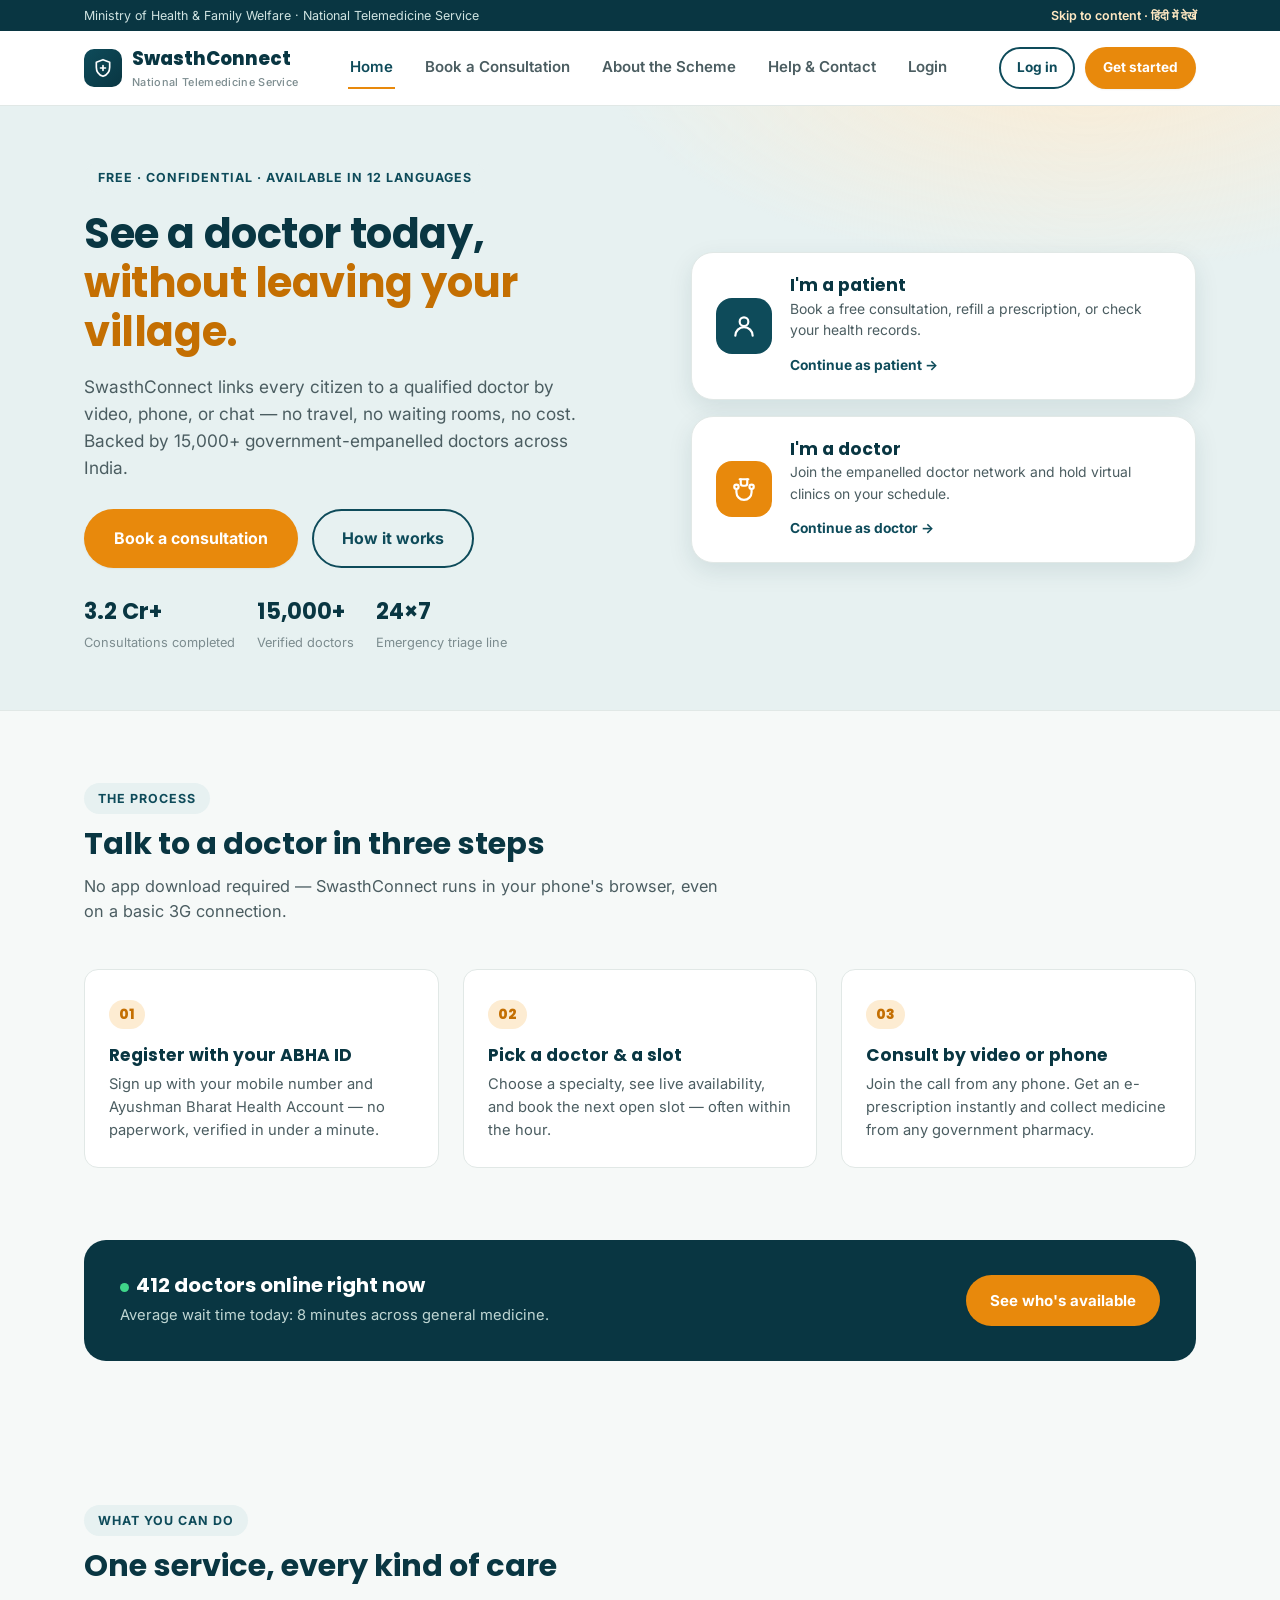
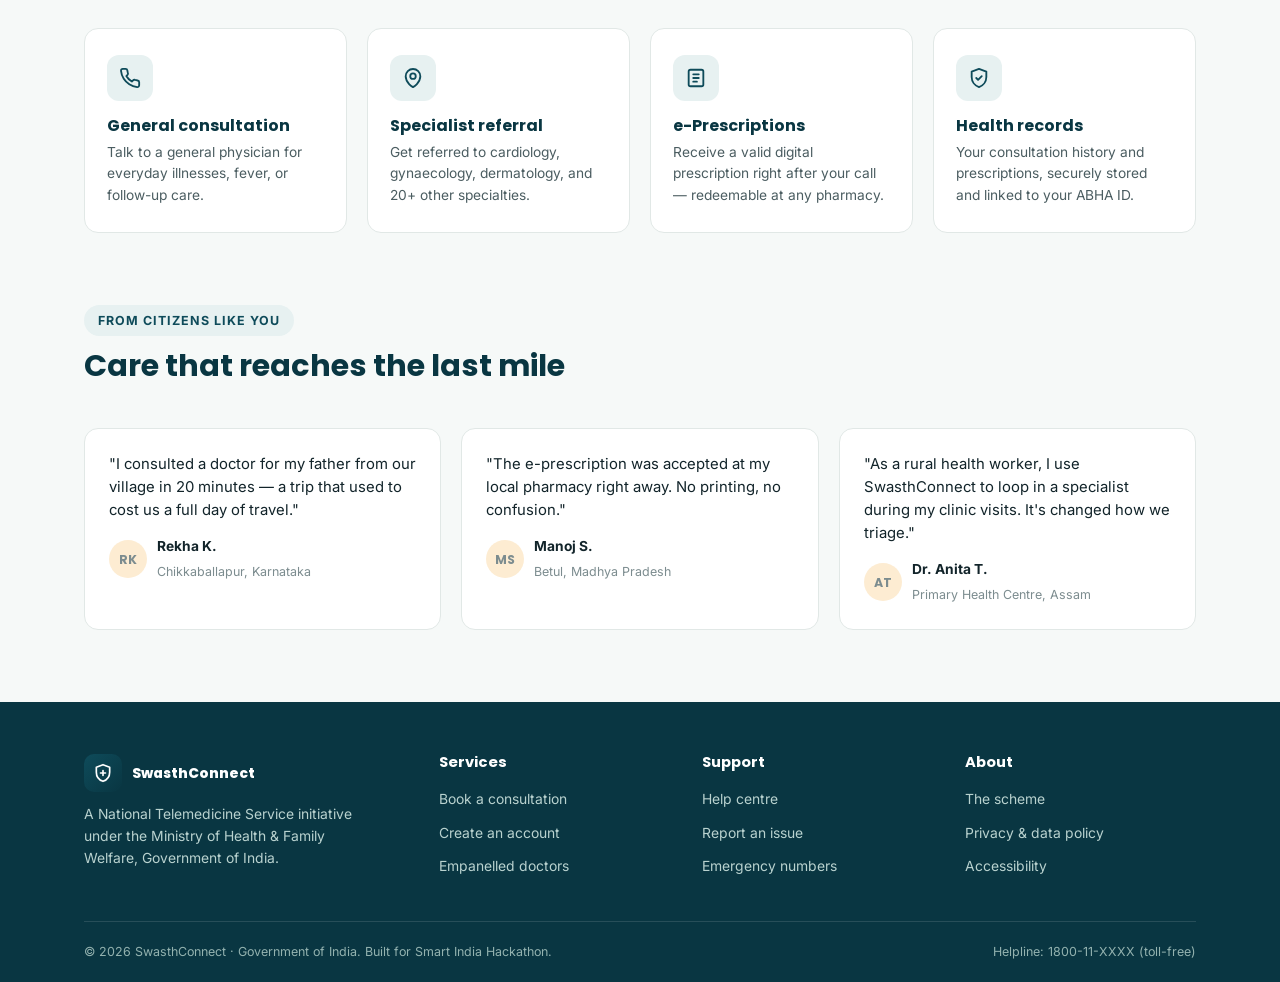
==== index.html @ ab73f7fc "first commit" ====
<!DOCTYPE html>
<html lang="en">
<head>
<meta charset="UTF-8">
<meta name="viewport" content="width=device-width, initial-scale=1.0">
<title>SwasthConnect — Talk to a doctor from anywhere</title>
<meta name="description" content="A government telemedicine service connecting citizens with doctors through free online consultations.">
<link rel="preconnect" href="https://fonts.googleapis.com">
<link href="https://fonts.googleapis.com/css2?family=Poppins:wght@600;700;800&family=Inter:wght@400;500;600;700&display=swap" rel="stylesheet">
<link rel="stylesheet" href="style.css">
</head>
<body>

<div class="gov-strip">
  <div class="container">
    <span>Ministry of Health &amp; Family Welfare · National Telemedicine Service</span>
    <a href="#main">Skip to content · हिंदी में देखें</a>
  </div>
</div>

<header class="site-header">
  <div class="container">
    <a href="index.html" class="brand">
      <span class="brand-mark">
        <svg viewBox="0 0 24 24" fill="none" stroke="currentColor" stroke-width="2" stroke-linecap="round" stroke-linejoin="round"><path d="M12 2 4 5v6c0 5 3.4 9.4 8 11 4.6-1.6 8-6 8-11V5l-8-3Z"/><path d="M9 12h6M12 9v6"/></svg>
      </span>
      <span>SwasthConnect<small>National Telemedicine Service</small></span>
    </a>

    <nav class="main-nav" id="main-nav">
      <a href="index.html" aria-current="page">Home</a>
      <a href="appointment.html">Book a Consultation</a>
      <a href="about.html">About the Scheme</a>
      <a href="contact.html">Help &amp; Contact</a>
      <a href="login.html">Login</a>
    </nav>

    <div class="header-actions">
      <a href="login.html" class="btn btn-outline btn-sm">Log in</a>
      <a href="register.html" class="btn btn-primary btn-sm">Get started</a>
      <button class="nav-toggle" aria-label="Toggle menu" aria-expanded="false">
        <svg viewBox="0 0 24 24" fill="none" stroke="currentColor" stroke-width="2" stroke-linecap="round"><path d="M4 6h16M4 12h16M4 18h16"/></svg>
      </button>
    </div>
  </div>
</header>

<main id="main">

  <!-- HERO -->
  <section class="hero" style="padding:0;">
    <div class="container">
      <div>
        <span class="eyebrow">Free · Confidential · Available in 12 languages</span>
        <h1>See a doctor today, <em>without leaving your village.</em></h1>
        <p class="hero-lead">SwasthConnect links every citizen to a qualified doctor by video, phone, or chat — no travel, no waiting rooms, no cost. Backed by 15,000+ government-empanelled doctors across India.</p>
        <div class="hero-cta-row">
          <a href="appointment.html" class="btn btn-primary btn-lg">Book a consultation</a>
          <a href="about.html" class="btn btn-outline btn-lg">How it works</a>
        </div>
        <div class="hero-trust">
          <div class="stat"><b>3.2 Cr+</b><span>Consultations completed</span></div>
          <div class="stat"><b>15,000+</b><span>Verified doctors</span></div>
          <div class="stat"><b>24×7</b><span>Emergency triage line</span></div>
        </div>
      </div>

      <div class="pathway-stack">
        <div class="pathway-card patient">
          <span class="pathway-icon">
            <svg viewBox="0 0 24 24" fill="none" stroke="currentColor" stroke-width="2" stroke-linecap="round" stroke-linejoin="round"><circle cx="12" cy="8" r="4"/><path d="M4 21c0-4.4 3.6-8 8-8s8 3.6 8 8"/></svg>
          </span>
          <div class="pathway-copy">
            <h3>I'm a patient</h3>
            <p>Book a free consultation, refill a prescription, or check your health records.</p>
            <a href="login.html" class="link-arrow">Continue as patient →</a>
          </div>
        </div>

        <div class="pathway-card doctor">
          <span class="pathway-icon">
            <svg viewBox="0 0 24 24" fill="none" stroke="currentColor" stroke-width="2" stroke-linecap="round" stroke-linejoin="round"><path d="M9 3v4a2 2 0 0 0 2 2h2a2 2 0 0 0 2-2V3"/><path d="M8 3h8"/><path d="M19 12v3a7 7 0 0 1-14 0v-3"/><circle cx="5" cy="10" r="2"/><circle cx="19" cy="10" r="2"/></svg>
          </span>
          <div class="pathway-copy">
            <h3>I'm a doctor</h3>
            <p>Join the empanelled doctor network and hold virtual clinics on your schedule.</p>
            <a href="login.html" class="link-arrow">Continue as doctor →</a>
          </div>
        </div>
      </div>
    </div>
  </section>

  <!-- HOW IT WORKS -->
  <section>
    <div class="container">
      <div class="section-head">
        <span class="eyebrow">The process</span>
        <h2>Talk to a doctor in three steps</h2>
        <p>No app download required — SwasthConnect runs in your phone's browser, even on a basic 3G connection.</p>
      </div>
      <div class="steps">
        <div class="step">
          <h3>Register with your ABHA ID</h3>
          <p>Sign up with your mobile number and Ayushman Bharat Health Account — no paperwork, verified in under a minute.</p>
        </div>
        <div class="step">
          <h3>Pick a doctor &amp; a slot</h3>
          <p>Choose a specialty, see live availability, and book the next open slot — often within the hour.</p>
        </div>
        <div class="step">
          <h3>Consult by video or phone</h3>
          <p>Join the call from any phone. Get an e-prescription instantly and collect medicine from any government pharmacy.</p>
        </div>
      </div>
    </div>
  </section>

  <!-- AVAILABILITY STRIP -->
  <section style="padding-top:0;">
    <div class="container">
      <div class="availability">
        <div>
          <h3><span class="pulse-dot"></span>412 doctors online right now</h3>
          <p>Average wait time today: 8 minutes across general medicine.</p>
        </div>
        <a href="appointment.html" class="btn btn-primary">See who's available</a>
      </div>
    </div>
  </section>

  <!-- SERVICES -->
  <section>
    <div class="container">
      <div class="section-head">
        <span class="eyebrow">What you can do</span>
        <h2>One service, every kind of care</h2>
      </div>
      <div class="services-grid">
        <div class="service-card">
          <span class="service-icon"><svg viewBox="0 0 24 24" fill="none" stroke="currentColor" stroke-width="2" stroke-linecap="round" stroke-linejoin="round"><path d="M22 16.9v3a2 2 0 0 1-2.2 2 19.8 19.8 0 0 1-8.6-3 19.5 19.5 0 0 1-6-6 19.8 19.8 0 0 1-3-8.7A2 2 0 0 1 4.1 2h3a2 2 0 0 1 2 1.7c.1.9.3 1.8.6 2.7a2 2 0 0 1-.4 2.1L8 9.9a16 16 0 0 0 6 6l1.4-1.4a2 2 0 0 1 2.1-.4c.9.3 1.8.5 2.7.6a2 2 0 0 1 1.8 2Z"/></svg></span>
          <h3>General consultation</h3>
          <p>Talk to a general physician for everyday illnesses, fever, or follow-up care.</p>
        </div>
        <div class="service-card">
          <span class="service-icon"><svg viewBox="0 0 24 24" fill="none" stroke="currentColor" stroke-width="2" stroke-linecap="round" stroke-linejoin="round"><path d="M12 22s8-4.5 8-11.8A8 8 0 0 0 4 10.2C4 17.5 12 22 12 22Z"/><circle cx="12" cy="10" r="3"/></svg></span>
          <h3>Specialist referral</h3>
          <p>Get referred to cardiology, gynaecology, dermatology, and 20+ other specialties.</p>
        </div>
        <div class="service-card">
          <span class="service-icon"><svg viewBox="0 0 24 24" fill="none" stroke="currentColor" stroke-width="2" stroke-linecap="round" stroke-linejoin="round"><rect x="4" y="3" width="16" height="18" rx="2"/><path d="M9 8h6M9 12h6M9 16h4"/></svg></span>
          <h3>e-Prescriptions</h3>
          <p>Receive a valid digital prescription right after your call — redeemable at any pharmacy.</p>
        </div>
        <div class="service-card">
          <span class="service-icon"><svg viewBox="0 0 24 24" fill="none" stroke="currentColor" stroke-width="2" stroke-linecap="round" stroke-linejoin="round"><path d="M12 2 4 5v6c0 5 3.4 9.4 8 11 4.6-1.6 8-6 8-11V5l-8-3Z"/><path d="m9 12 2 2 4-4"/></svg></span>
          <h3>Health records</h3>
          <p>Your consultation history and prescriptions, securely stored and linked to your ABHA ID.</p>
        </div>
      </div>
    </div>
  </section>

  <!-- TESTIMONIALS -->
  <section style="padding-top:0;">
    <div class="container">
      <div class="section-head">
        <span class="eyebrow">From citizens like you</span>
        <h2>Care that reaches the last mile</h2>
      </div>
      <div class="trust-grid">
        <div class="quote-card">
          <p>"I consulted a doctor for my father from our village in 20 minutes — a trip that used to cost us a full day of travel."</p>
          <div class="quote-by">
            <span class="quote-avatar">RK</span>
            <div><b>Rekha K.</b><span>Chikkaballapur, Karnataka</span></div>
          </div>
        </div>
        <div class="quote-card">
          <p>"The e-prescription was accepted at my local pharmacy right away. No printing, no confusion."</p>
          <div class="quote-by">
            <span class="quote-avatar">MS</span>
            <div><b>Manoj S.</b><span>Betul, Madhya Pradesh</span></div>
          </div>
        </div>
        <div class="quote-card">
          <p>"As a rural health worker, I use SwasthConnect to loop in a specialist during my clinic visits. It's changed how we triage."</p>
          <div class="quote-by">
            <span class="quote-avatar">AT</span>
            <div><b>Dr. Anita T.</b><span>Primary Health Centre, Assam</span></div>
          </div>
        </div>
      </div>
    </div>
  </section>

</main>

<footer class="site-footer">
  <div class="container">
    <div class="footer-grid">
      <div class="footer-brand">
        <a href="index.html" class="brand" style="color:#fff;">
          <span class="brand-mark"><svg viewBox="0 0 24 24" fill="none" stroke="currentColor" stroke-width="2" stroke-linecap="round" stroke-linejoin="round"><path d="M12 2 4 5v6c0 5 3.4 9.4 8 11 4.6-1.6 8-6 8-11V5l-8-3Z"/><path d="M9 12h6M12 9v6"/></svg></span>
          <span>SwasthConnect</span>
        </a>
        <p>A National Telemedicine Service initiative under the Ministry of Health &amp; Family Welfare, Government of India.</p>
      </div>
      <div>
        <h4>Services</h4>
        <ul>
          <li><a href="appointment.html">Book a consultation</a></li>
          <li><a href="register.html">Create an account</a></li>
          <li><a href="about.html">Empanelled doctors</a></li>
        </ul>
      </div>
      <div>
        <h4>Support</h4>
        <ul>
          <li><a href="contact.html">Help centre</a></li>
          <li><a href="contact.html">Report an issue</a></li>
          <li><a href="contact.html">Emergency numbers</a></li>
        </ul>
      </div>
      <div>
        <h4>About</h4>
        <ul>
          <li><a href="about.html">The scheme</a></li>
          <li><a href="about.html">Privacy &amp; data policy</a></li>
          <li><a href="about.html">Accessibility</a></li>
        </ul>
      </div>
    </div>
    <div class="footer-bottom">
      <span>© 2026 SwasthConnect · Government of India. Built for Smart India Hackathon.</span>
      <span>Helpline: 1800-11-XXXX (toll-free)</span>
    </div>
  </div>
</footer>

<script src="script.js"></script>
</body>
</html>
---- style.css ----
/* =========================================================
   SwasthConnect — a citizen telemedicine service
   Design tokens
   ========================================================= */
:root{
  --bg:#F6F9F8;
  --surface:#FFFFFF;
  --ink:#12242A;
  --ink-soft:#4B5D61;
  --ink-faint:#7C8C8F;

  --primary:#0E4B5A;
  --primary-dark:#093642;
  --primary-tint:#E7F1F1;

  --accent:#E8890C;
  --accent-dark:#C46F02;
  --accent-tint:#FDECD2;

  --success:#14804A;
  --success-tint:#E4F5EC;
  --danger:#C0392B;
  --danger-tint:#FBEAE8;

  --border:#E1E8E6;
  --radius-sm:8px;
  --radius:14px;
  --radius-lg:22px;

  --shadow-sm: 0 1px 2px rgba(9,54,66,0.06);
  --shadow: 0 8px 24px rgba(9,54,66,0.10);
  --shadow-lg: 0 20px 48px rgba(9,54,66,0.16);

  --font-display:'Poppins', 'Segoe UI', sans-serif;
  --font-body:'Inter', 'Segoe UI', sans-serif;
}

*{box-sizing:border-box; margin:0; padding:0;}

@media (prefers-reduced-motion: reduce){
  *{animation-duration:0.001ms !important; animation-iteration-count:1 !important; transition-duration:0.001ms !important;}
}

html{scroll-behavior:smooth;}

body{
  font-family:var(--font-body);
  background:var(--bg);
  color:var(--ink);
  line-height:1.55;
  min-height:100vh;
  display:flex;
  flex-direction:column;
}

img{max-width:100%; display:block;}

a{color:inherit; text-decoration:none;}

h1,h2,h3,h4{
  font-family:var(--font-display);
  color:var(--primary-dark);
  line-height:1.18;
  font-weight:700;
}

p{color:var(--ink-soft);}

:focus-visible{
  outline:3px solid var(--accent);
  outline-offset:2px;
  border-radius:4px;
}

.container{
  width:100%;
  max-width:1160px;
  margin:0 auto;
  padding:0 24px;
}

.eyebrow{
  display:inline-flex;
  align-items:center;
  gap:8px;
  font-family:var(--font-body);
  font-size:0.78rem;
  font-weight:700;
  letter-spacing:0.08em;
  text-transform:uppercase;
  color:var(--primary);
  background:var(--primary-tint);
  padding:6px 14px;
  border-radius:999px;
}

/* =========================== Top strip =========================== */
.gov-strip{
  background:var(--primary-dark);
  color:#CFE3E1;
  font-size:0.78rem;
}
.gov-strip .container{
  display:flex;
  justify-content:space-between;
  align-items:center;
  padding-top:6px;
  padding-bottom:6px;
  gap:12px;
  flex-wrap:wrap;
}
.gov-strip a{color:#FFE8C2; font-weight:600;}

/* =========================== Header =========================== */
.site-header{
  background:var(--surface);
  border-bottom:1px solid var(--border);
  position:sticky;
  top:0;
  z-index:50;
}
.site-header .container{
  display:flex;
  align-items:center;
  justify-content:space-between;
  padding-top:14px;
  padding-bottom:14px;
  gap:20px;
}
.brand{
  display:flex;
  align-items:center;
  gap:10px;
  font-family:var(--font-display);
  font-weight:800;
  font-size:1.15rem;
  color:var(--primary-dark);
}
.brand-mark{
  width:38px; height:38px;
  border-radius:10px;
  background:linear-gradient(135deg, var(--primary) 0%, var(--primary-dark) 100%);
  display:flex; align-items:center; justify-content:center;
  color:#fff; flex-shrink:0;
}
.brand-mark svg{width:20px; height:20px;}
.brand small{
  display:block;
  font-family:var(--font-body);
  font-weight:500;
  font-size:0.68rem;
  color:var(--ink-faint);
  letter-spacing:0.03em;
}

.main-nav{display:flex; align-items:center; gap:28px;}
.main-nav a{
  font-size:0.94rem;
  font-weight:600;
  color:var(--ink-soft);
  padding:8px 2px;
  border-bottom:2px solid transparent;
  transition:color .15s ease, border-color .15s ease;
}
.main-nav a:hover, .main-nav a[aria-current="page"]{
  color:var(--primary);
  border-bottom-color:var(--accent);
}

.header-actions{display:flex; align-items:center; gap:10px;}

.nav-toggle{
  display:none;
  background:none; border:1px solid var(--border); border-radius:8px;
  width:42px; height:42px; cursor:pointer;
  align-items:center; justify-content:center;
}
.nav-toggle svg{width:20px; height:20px; color:var(--primary-dark);}

/* =========================== Buttons =========================== */
.btn{
  display:inline-flex;
  align-items:center;
  justify-content:center;
  gap:8px;
  font-family:var(--font-body);
  font-weight:700;
  font-size:0.94rem;
  padding:12px 22px;
  border-radius:999px;
  border:2px solid transparent;
  cursor:pointer;
  transition:transform .12s ease, box-shadow .12s ease, background .15s ease, color .15s ease;
  white-space:nowrap;
}
.btn:active{transform:translateY(1px);}
.btn-primary{background:var(--accent); color:#fff; box-shadow:var(--shadow-sm);}
.btn-primary:hover{background:var(--accent-dark); box-shadow:var(--shadow);}
.btn-outline{background:transparent; border-color:var(--primary); color:var(--primary);}
.btn-outline:hover{background:var(--primary-tint);}
.btn-ghost{background:transparent; color:var(--primary-dark);}
.btn-ghost:hover{background:var(--primary-tint);}
.btn-block{width:100%;}
.btn-lg{padding:15px 28px; font-size:1rem;}
.btn-sm{padding:8px 16px; font-size:0.85rem;}
.btn-danger{background:var(--danger); color:#fff;}

/* =========================== Hero =========================== */
.hero{
  background:
    radial-gradient(700px 320px at 85% -10%, var(--accent-tint) 0%, rgba(253,236,210,0) 70%),
    var(--primary-tint);
  border-bottom:1px solid var(--border);
  overflow:hidden;
}
.hero .container{
  display:grid;
  grid-template-columns:1.05fr 0.95fr;
  gap:48px;
  align-items:center;
  padding-top:56px;
  padding-bottom:56px;
}
.hero h1{
  font-size:2.6rem;
  margin:16px 0 18px;
  letter-spacing:-0.01em;
}
.hero h1 em{
  font-style:normal;
  color:var(--accent-dark);
}
.hero-lead{
  font-size:1.08rem;
  max-width:46ch;
  margin-bottom:28px;
}
.hero-cta-row{display:flex; gap:14px; flex-wrap:wrap; margin-bottom:26px;}
.hero-trust{display:flex; gap:22px; flex-wrap:wrap; margin-top:10px;}
.hero-trust .stat b{
  display:block; font-family:var(--font-display); font-size:1.4rem; color:var(--primary-dark);
}
.hero-trust .stat span{font-size:0.8rem; color:var(--ink-faint);}

/* Pathway cards (Patient / Doctor) — signature element */
.pathway-stack{display:flex; flex-direction:column; gap:16px;}
.pathway-card{
  background:var(--surface);
  border:1px solid var(--border);
  border-radius:var(--radius-lg);
  padding:22px 24px;
  display:flex;
  align-items:center;
  gap:18px;
  box-shadow:var(--shadow);
  transition:transform .15s ease, box-shadow .15s ease, border-color .15s ease;
}
.pathway-card:hover{transform:translateY(-3px); box-shadow:var(--shadow-lg); border-color:var(--primary);}
.pathway-icon{
  width:56px; height:56px; border-radius:16px;
  display:flex; align-items:center; justify-content:center;
  flex-shrink:0;
  color:#fff;
}
.pathway-card.patient .pathway-icon{background:var(--primary);}
.pathway-card.doctor .pathway-icon{background:var(--accent);}
.pathway-icon svg{width:26px; height:26px;}
.pathway-copy h3{font-size:1.08rem; margin-bottom:3px;}
.pathway-copy p{font-size:0.87rem; margin-bottom:10px;}
.pathway-copy a.link-arrow{
  font-size:0.86rem; font-weight:700; color:var(--primary);
  display:inline-flex; align-items:center; gap:4px;
}

/* =========================== Sections =========================== */
section{padding:72px 0;}
.section-head{max-width:640px; margin-bottom:44px;}
.section-head h2{font-size:1.9rem; margin-top:12px;}
.section-head p{margin-top:12px; font-size:1.02rem;}
.section-head.center{margin-left:auto; margin-right:auto; text-align:center;}

/* Steps (real 3-step process, numbering is meaningful) */
.steps{
  display:grid;
  grid-template-columns:repeat(3, 1fr);
  gap:24px;
  counter-reset:step;
}
.step{
  position:relative;
  background:var(--surface);
  border:1px solid var(--border);
  border-radius:var(--radius);
  padding:30px 24px 26px;
}
.step::before{
  counter-increment:step;
  content:counter(step, decimal-leading-zero);
  font-family:var(--font-display);
  font-weight:800;
  font-size:0.85rem;
  color:var(--accent-dark);
  background:var(--accent-tint);
  padding:4px 10px;
  border-radius:999px;
  display:inline-block;
  margin-bottom:16px;
}
.step h3{font-size:1.08rem; margin-bottom:8px;}
.step p{font-size:0.92rem;}

/* Services grid */
.services-grid{display:grid; grid-template-columns:repeat(4, 1fr); gap:20px;}
.service-card{
  background:var(--surface);
  border:1px solid var(--border);
  border-radius:var(--radius);
  padding:26px 22px;
  transition:transform .15s ease, box-shadow .15s ease;
}
.service-card:hover{transform:translateY(-3px); box-shadow:var(--shadow);}
.service-icon{
  width:46px; height:46px; border-radius:12px;
  background:var(--primary-tint); color:var(--primary);
  display:flex; align-items:center; justify-content:center;
  margin-bottom:16px;
}
.service-icon svg{width:22px; height:22px;}
.service-card h3{font-size:1rem; margin-bottom:6px;}
.service-card p{font-size:0.86rem;}

/* Availability strip */
.availability{
  background:var(--primary-dark);
  color:#EAF3F2;
  border-radius:var(--radius-lg);
  padding:34px 36px;
  display:flex;
  align-items:center;
  justify-content:space-between;
  gap:24px;
  flex-wrap:wrap;
}
.availability h3{color:#fff; font-size:1.25rem; margin-bottom:6px;}
.availability p{color:#BFD6D3; font-size:0.92rem;}
.pulse-dot{
  width:9px; height:9px; border-radius:50%;
  background:#3FD68A; display:inline-block; margin-right:7px;
  box-shadow:0 0 0 0 rgba(63,214,138,0.6);
  animation:pulse 1.8s infinite;
}
@keyframes pulse{
  0%{box-shadow:0 0 0 0 rgba(63,214,138,0.55);}
  70%{box-shadow:0 0 0 10px rgba(63,214,138,0);}
  100%{box-shadow:0 0 0 0 rgba(63,214,138,0);}
}

/* Testimonials / trust */
.trust-grid{display:grid; grid-template-columns:repeat(3,1fr); gap:20px;}
.quote-card{
  background:var(--surface); border:1px solid var(--border);
  border-radius:var(--radius); padding:24px;
}
.quote-card p{font-size:0.93rem; color:var(--ink); margin-bottom:14px;}
.quote-by{display:flex; align-items:center; gap:10px;}
.quote-avatar{
  width:38px; height:38px; border-radius:50%;
  background:var(--accent-tint); color:var(--accent-dark);
  display:flex; align-items:center; justify-content:center;
  font-family:var(--font-display); font-weight:700; font-size:0.85rem;
}
.quote-by b{display:block; font-size:0.86rem;}
.quote-by span{font-size:0.78rem; color:var(--ink-faint);}

/* =========================== Footer =========================== */
.site-footer{
  margin-top:auto;
  background:var(--primary-dark);
  color:#C8DBD9;
  padding:52px 0 20px;
}
.footer-grid{
  display:grid;
  grid-template-columns:1.4fr 1fr 1fr 1fr;
  gap:32px;
  padding-bottom:34px;
  border-bottom:1px solid rgba(255,255,255,0.12);
}
.footer-grid h4{color:#fff; font-size:0.92rem; margin-bottom:14px;}
.footer-grid ul{list-style:none;}
.footer-grid li{margin-bottom:9px;}
.footer-grid a{font-size:0.87rem; color:#B9D2CF;}
.footer-grid a:hover{color:#fff;}
.footer-brand p{font-size:0.87rem; margin-top:12px; max-width:32ch; color:#B9D2CF;}
.footer-bottom{
  display:flex; justify-content:space-between; align-items:center;
  padding-top:20px; font-size:0.78rem; color:#93B2AF; flex-wrap:wrap; gap:10px;
}

/* =========================== Forms / Auth =========================== */
.auth-shell{
  flex:1;
  display:grid;
  grid-template-columns:1fr 1fr;
  min-height:calc(100vh - 130px);
}
.auth-aside{
  background:linear-gradient(160deg, var(--primary) 0%, var(--primary-dark) 100%);
  color:#fff;
  padding:56px 48px;
  display:flex;
  flex-direction:column;
  justify-content:center;
  gap:22px;
}
.auth-aside .eyebrow{background:rgba(255,255,255,0.12); color:#FFE3B3;}
.auth-aside h2{color:#fff; font-size:1.9rem;}
.auth-aside p{color:#CFE3E1;}
.auth-points{list-style:none; display:flex; flex-direction:column; gap:14px; margin-top:6px;}
.auth-points li{display:flex; gap:12px; align-items:flex-start; font-size:0.92rem; color:#DCEEEC;}
.auth-points svg{width:20px; height:20px; color:#3FD68A; flex-shrink:0; margin-top:2px;}

.auth-main{
  display:flex;
  align-items:center;
  justify-content:center;
  padding:48px 24px;
}
.auth-card{
  width:100%;
  max-width:420px;
}
.auth-card h1{font-size:1.6rem; margin-bottom:6px;}
.auth-card > p.sub{margin-bottom:26px; font-size:0.92rem;}

.role-tabs{
  display:grid;
  grid-template-columns:1fr 1fr;
  background:var(--primary-tint);
  border-radius:999px;
  padding:4px;
  margin-bottom:26px;
}
.role-tabs button{
  border:none; background:transparent; cursor:pointer;
  padding:10px 0; border-radius:999px;
  font-family:var(--font-body); font-weight:700; font-size:0.88rem;
  color:var(--primary);
}
.role-tabs button.active{background:var(--primary); color:#fff; box-shadow:var(--shadow-sm);}

.field{margin-bottom:18px;}
.field label{
  display:block; font-size:0.85rem; font-weight:600;
  color:var(--ink); margin-bottom:7px;
}
.field .hint{font-size:0.76rem; color:var(--ink-faint); margin-top:6px;}
.input-wrap{position:relative;}
.input-wrap svg{
  position:absolute; left:14px; top:50%; transform:translateY(-50%);
  width:18px; height:18px; color:var(--ink-faint); pointer-events:none;
}
input[type="text"], input[type="email"], input[type="password"],
input[type="tel"], input[type="date"], input[type="number"], select, textarea{
  width:100%;
  font-family:var(--font-body);
  font-size:0.95rem;
  color:var(--ink);
  padding:12px 14px 12px 42px;
  border:1.5px solid var(--border);
  border-radius:var(--radius-sm);
  background:var(--surface);
  transition:border-color .15s ease, box-shadow .15s ease;
}
.field.no-icon input, .field.no-icon select, .field.no-icon textarea{padding-left:14px;}
input:focus, select:focus, textarea:focus{
  outline:none; border-color:var(--primary);
  box-shadow:0 0 0 4px var(--primary-tint);
}
textarea{padding-top:12px; resize:vertical; min-height:100px;}
.pw-toggle{
  position:absolute; right:12px; top:50%; transform:translateY(-50%);
  background:none; border:none; cursor:pointer; color:var(--ink-faint);
  font-size:0.78rem; font-weight:700;
}
.field-row{display:grid; grid-template-columns:1fr 1fr; gap:14px;}
.form-meta-row{
  display:flex; justify-content:space-between; align-items:center;
  margin-bottom:22px; font-size:0.85rem;
}
.checkbox-row{display:flex; align-items:flex-start; gap:9px;}
.checkbox-row input{width:auto; padding:0; margin-top:3px;}
.checkbox-row label{margin:0; font-size:0.83rem; font-weight:500; color:var(--ink-soft);}
.form-divider{
  display:flex; align-items:center; gap:12px; margin:22px 0;
  font-size:0.78rem; color:var(--ink-faint);
}
.form-divider::before, .form-divider::after{content:""; flex:1; height:1px; background:var(--border);}
.switch-line{text-align:center; margin-top:22px; font-size:0.88rem; color:var(--ink-soft);}
.switch-line a{color:var(--primary); font-weight:700;}
.field-error{display:none; color:var(--danger); font-size:0.78rem; margin-top:6px;}
.field.invalid input{border-color:var(--danger); box-shadow:0 0 0 4px var(--danger-tint);}
.field.invalid .field-error{display:block;}
.form-alert{
  display:none;
  align-items:center; gap:10px;
  background:var(--success-tint); color:var(--success);
  border:1px solid #BFE6D2; border-radius:var(--radius-sm);
  padding:12px 14px; font-size:0.86rem; font-weight:600;
  margin-bottom:20px;
}
.form-alert.show{display:flex;}
.form-alert svg{width:18px; height:18px; flex-shrink:0;}

/* =========================== Page hero (inner pages) =========================== */
.page-hero{
  background:var(--primary-tint);
  border-bottom:1px solid var(--border);
  padding:40px 0;
}
.breadcrumb{font-size:0.82rem; color:var(--ink-faint); margin-bottom:10px;}
.breadcrumb a{color:var(--primary); font-weight:600;}
.page-hero h1{font-size:2rem;}
.page-hero p{margin-top:10px; max-width:60ch;}

/* =========================== Dashboard =========================== */
.dash-shell{display:grid; grid-template-columns:260px 1fr; gap:0; flex:1;}
.dash-side{
  background:var(--surface); border-right:1px solid var(--border);
  padding:28px 18px;
}
.dash-user{
  display:flex; align-items:center; gap:12px;
  padding:8px 8px 22px; border-bottom:1px solid var(--border); margin-bottom:16px;
}
.dash-avatar{
  width:44px; height:44px; border-radius:50%;
  background:var(--accent); color:#fff; display:flex; align-items:center; justify-content:center;
  font-family:var(--font-display); font-weight:700;
}
.dash-user b{display:block; font-size:0.92rem;}
.dash-user span{font-size:0.76rem; color:var(--ink-faint);}
.dash-nav{list-style:none; display:flex; flex-direction:column; gap:4px;}
.dash-nav a{
  display:flex; align-items:center; gap:12px;
  padding:11px 12px; border-radius:var(--radius-sm);
  font-size:0.9rem; font-weight:600; color:var(--ink-soft);
}
.dash-nav a svg{width:18px; height:18px;}
.dash-nav a:hover{background:var(--primary-tint); color:var(--primary);}
.dash-nav a.active{background:var(--primary); color:#fff;}
.dash-nav a.danger{color:var(--danger); margin-top:12px;}
.dash-nav a.danger:hover{background:var(--danger-tint);}

.dash-main{padding:32px 36px; background:var(--bg);}
.dash-head{
  display:flex; justify-content:space-between; align-items:flex-start;
  margin-bottom:28px; flex-wrap:wrap; gap:16px;
}
.dash-head h1{font-size:1.5rem;}
.dash-head p{font-size:0.9rem; margin-top:4px;}

.stat-row{display:grid; grid-template-columns:repeat(4,1fr); gap:18px; margin-bottom:30px;}
.stat-card{
  background:var(--surface); border:1px solid var(--border); border-radius:var(--radius);
  padding:20px;
}
.stat-card span{font-size:0.8rem; color:var(--ink-faint); font-weight:600;}
.stat-card b{
  display:block; font-family:var(--font-display); font-size:1.7rem; color:var(--primary-dark); margin-top:6px;
}

.dash-grid{display:grid; grid-template-columns:1.5fr 1fr; gap:22px;}
.panel{
  background:var(--surface); border:1px solid var(--border); border-radius:var(--radius);
  padding:24px;
}
.panel-head{display:flex; justify-content:space-between; align-items:center; margin-bottom:18px;}
.panel-head h2{font-size:1.05rem;}
.panel-head a{font-size:0.82rem; font-weight:700; color:var(--primary);}

.appt-item{
  display:flex; align-items:center; gap:14px;
  padding:14px 0; border-bottom:1px solid var(--border);
}
.appt-item:last-child{border-bottom:none; padding-bottom:0;}
.appt-date{
  width:52px; height:52px; border-radius:12px; background:var(--primary-tint); color:var(--primary-dark);
  display:flex; flex-direction:column; align-items:center; justify-content:center; flex-shrink:0;
}
.appt-date b{font-size:1.05rem; font-family:var(--font-display); line-height:1;}
.appt-date span{font-size:0.65rem; text-transform:uppercase; font-weight:700;}
.appt-info{flex:1;}
.appt-info b{font-size:0.92rem; display:block;}
.appt-info span{font-size:0.8rem; color:var(--ink-faint);}
.badge{
  font-size:0.72rem; font-weight:700; padding:4px 10px; border-radius:999px;
}
.badge.confirmed{background:var(--success-tint); color:var(--success);}
.badge.pending{background:var(--accent-tint); color:var(--accent-dark);}

.quick-actions{display:flex; flex-direction:column; gap:10px;}
.quick-actions a{
  display:flex; align-items:center; gap:12px;
  padding:13px 14px; border:1px solid var(--border); border-radius:var(--radius-sm);
  font-size:0.88rem; font-weight:600;
}
.quick-actions a svg{width:18px; height:18px; color:var(--primary);}
.quick-actions a:hover{border-color:var(--primary); background:var(--primary-tint);}

.record-item{display:flex; justify-content:space-between; align-items:center; padding:11px 0; border-bottom:1px solid var(--border); font-size:0.85rem;}
.record-item:last-child{border-bottom:none;}
.record-item span{color:var(--ink-faint); font-size:0.78rem;}

/* =========================== Booking page =========================== */
.book-shell{display:grid; grid-template-columns:1fr 360px; gap:26px; align-items:start;}
.filter-bar{
  display:flex; gap:12px; margin-bottom:24px; flex-wrap:wrap;
}
.filter-bar select, .filter-bar input{
  padding:10px 14px; border:1.5px solid var(--border); border-radius:var(--radius-sm);
  font-size:0.88rem; background:var(--surface);
}
.doctor-card{
  display:flex; gap:16px; background:var(--surface); border:1px solid var(--border);
  border-radius:var(--radius); padding:20px; margin-bottom:16px;
}
.doc-avatar{
  width:64px; height:64px; border-radius:14px; flex-shrink:0;
  background:var(--primary-tint); color:var(--primary);
  display:flex; align-items:center; justify-content:center;
  font-family:var(--font-display); font-weight:700; font-size:1.2rem;
}
.doc-info{flex:1;}
.doc-info h3{font-size:1rem; margin-bottom:2px;}
.doc-info .spec{font-size:0.83rem; color:var(--accent-dark); font-weight:600; margin-bottom:6px;}
.doc-info .meta{display:flex; gap:14px; flex-wrap:wrap; font-size:0.8rem; color:var(--ink-faint); margin-bottom:10px;}
.doc-slots{display:flex; gap:8px; flex-wrap:wrap;}
.slot-chip{
  border:1.5px solid var(--border); background:var(--surface); border-radius:999px;
  padding:7px 14px; font-size:0.8rem; font-weight:600; cursor:pointer; color:var(--ink-soft);
}
.slot-chip:hover{border-color:var(--primary); color:var(--primary);}
.slot-chip.selected{background:var(--primary); border-color:var(--primary); color:#fff;}
.doc-side{display:flex; flex-direction:column; align-items:flex-end; gap:10px; flex-shrink:0;}
.rating{font-size:0.83rem; font-weight:700; color:var(--primary-dark); display:flex; align-items:center; gap:4px;}
.rating svg{width:15px; height:15px; color:var(--accent);}

.summary-card{
  background:var(--surface); border:1px solid var(--border); border-radius:var(--radius);
  padding:22px; position:sticky; top:88px;
}
.summary-card h3{font-size:1rem; margin-bottom:16px;}
.summary-row{display:flex; justify-content:space-between; font-size:0.87rem; padding:8px 0; border-bottom:1px dashed var(--border); color:var(--ink-soft);}
.summary-row b{color:var(--ink);}
.summary-total{display:flex; justify-content:space-between; padding-top:14px; font-size:1rem; font-weight:800; color:var(--primary-dark);}

/* =========================== About / Contact ============================ */
.about-grid{display:grid; grid-template-columns:1fr 1fr; gap:44px; align-items:center;}
.stat-tiles{display:grid; grid-template-columns:repeat(3,1fr); gap:16px; margin-top:26px;}
.stat-tile{background:var(--surface); border:1px solid var(--border); border-radius:var(--radius); padding:18px; text-align:center;}
.stat-tile b{display:block; font-family:var(--font-display); font-size:1.5rem; color:var(--primary);}
.stat-tile span{font-size:0.78rem; color:var(--ink-faint);}

.value-grid{display:grid; grid-template-columns:repeat(3,1fr); gap:20px;}
.value-card{background:var(--surface); border:1px solid var(--border); border-radius:var(--radius); padding:24px;}
.value-card .service-icon{margin-bottom:14px;}

.contact-grid{display:grid; grid-template-columns:1fr 1.1fr; gap:40px;}
.contact-info-card{
  background:var(--primary-dark); color:#fff; border-radius:var(--radius-lg); padding:32px;
  display:flex; flex-direction:column; gap:20px;
}
.contact-info-card h3{color:#fff;}
.contact-info-card p{color:#CFE3E1;}
.contact-line{display:flex; gap:12px; align-items:flex-start; font-size:0.88rem; color:#DCEEEC;}
.contact-line svg{width:19px; height:19px; color:#3FD68A; flex-shrink:0; margin-top:1px;}
.faq-item{border-bottom:1px solid var(--border); padding:16px 0;}
.faq-item summary{font-weight:700; cursor:pointer; font-size:0.94rem; color:var(--primary-dark); list-style:none; display:flex; justify-content:space-between; align-items:center;}
.faq-item summary::-webkit-details-marker{display:none;}
.faq-item summary::after{content:"+"; font-size:1.3rem; color:var(--accent-dark);}
.faq-item[open] summary::after{content:"–";}
.faq-item p{margin-top:10px; font-size:0.88rem;}

/* =========================== Utilities =========================== */
.mt-8{margin-top:8px;} .mt-16{margin-top:16px;} .mt-24{margin-top:24px;}
.text-center{text-align:center;}
.two-col{display:grid; grid-template-columns:1fr 1fr; gap:20px;}

/* =========================== Responsive =========================== */
@media (max-width: 980px){
  .hero .container{grid-template-columns:1fr; padding-top:36px;}
  .steps{grid-template-columns:1fr 1fr;}
  .services-grid{grid-template-columns:1fr 1fr;}
  .trust-grid{grid-template-columns:1fr;}
  .footer-grid{grid-template-columns:1fr 1fr;}
  .auth-shell{grid-template-columns:1fr;}
  .auth-aside{display:none;}
  .dash-shell{grid-template-columns:1fr;}
  .dash-side{display:none;}
  .stat-row{grid-template-columns:1fr 1fr;}
  .dash-grid{grid-template-columns:1fr;}
  .book-shell{grid-template-columns:1fr;}
  .about-grid{grid-template-columns:1fr;}
  .value-grid{grid-template-columns:1fr;}
  .contact-grid{grid-template-columns:1fr;}
}
@media (max-width: 720px){
  .main-nav{
    position:absolute; top:100%; left:0; right:0;
    background:var(--surface); border-bottom:1px solid var(--border);
    flex-direction:column; align-items:flex-start; gap:2px;
    padding:10px 24px 18px;
    display:none;
  }
  .main-nav.open{display:flex;}
  .main-nav a{width:100%; padding:12px 0; border-bottom:1px solid var(--border);}
  .nav-toggle{display:flex;}
  .header-actions .btn-outline{display:none;}
  .hero h1{font-size:2rem;}
  .steps{grid-template-columns:1fr;}
  .services-grid{grid-template-columns:1fr 1fr;}
  .footer-grid{grid-template-columns:1fr 1fr;}
  .stat-row{grid-template-columns:1fr 1fr;}
  .field-row{grid-template-columns:1fr;}
  .availability{flex-direction:column; align-items:flex-start;}
}
@media (max-width: 480px){
  .services-grid{grid-template-columns:1fr;}
  .footer-grid{grid-template-columns:1fr;}
  .stat-row{grid-template-columns:1fr;}
}
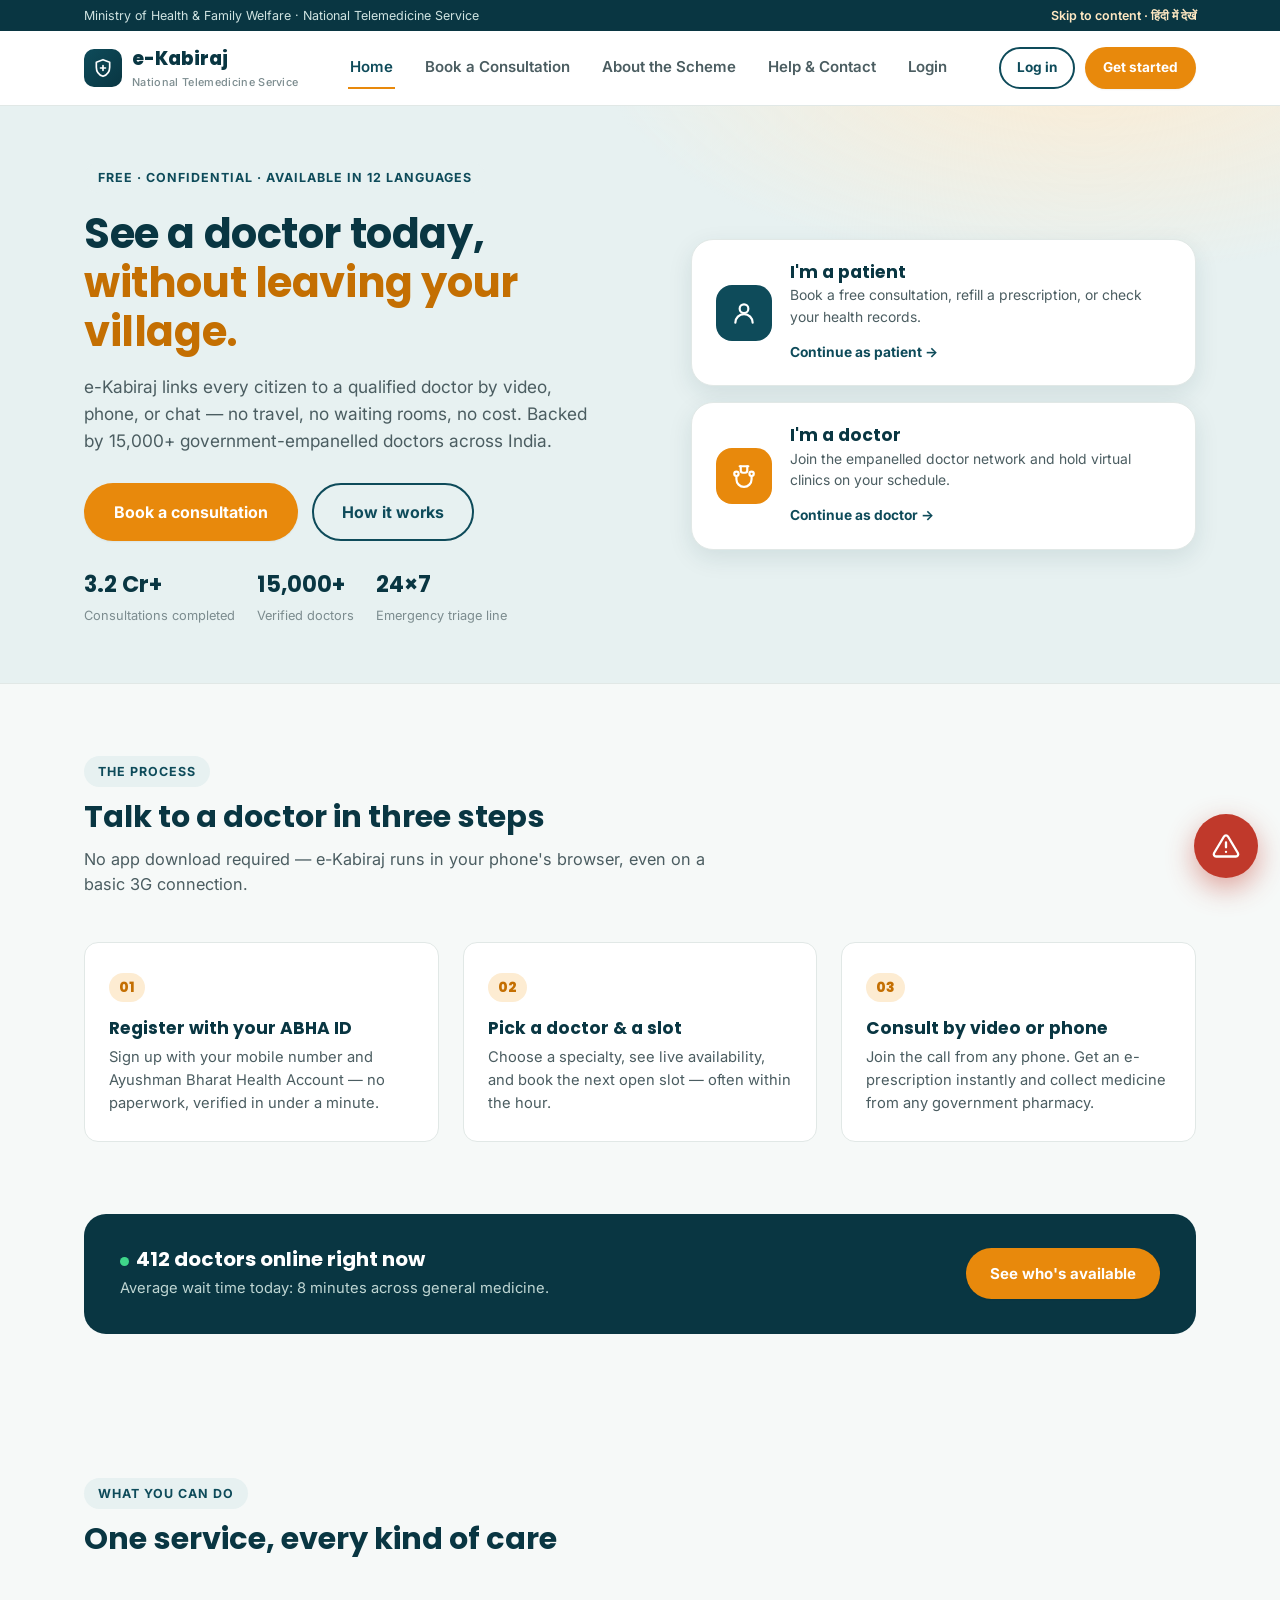
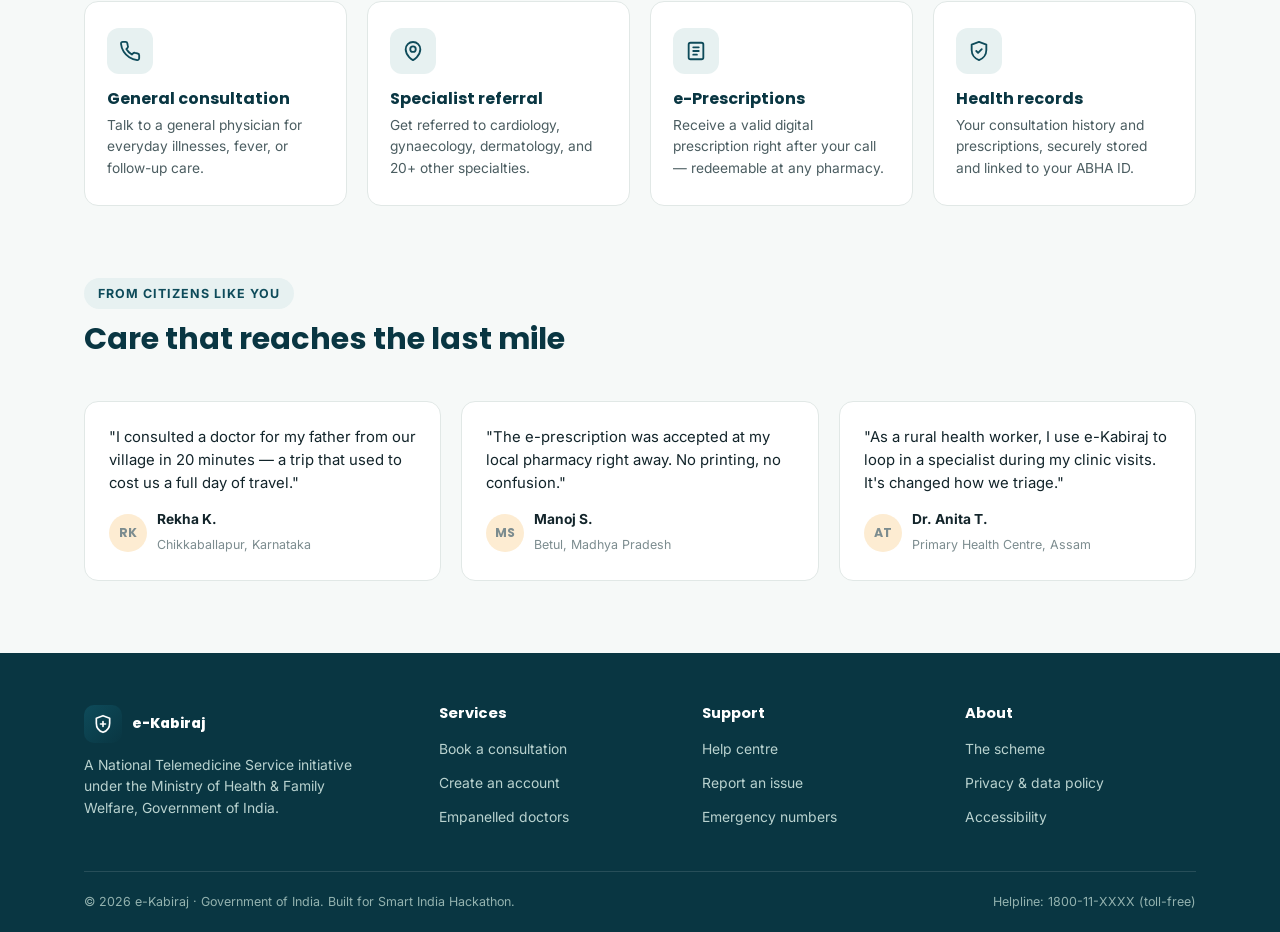
==== commit 394329af: "emergency symbol added" ====
--- a/index.html
+++ b/index.html
@@ -3,7 +3,7 @@
 <head>
 <meta charset="UTF-8">
 <meta name="viewport" content="width=device-width, initial-scale=1.0">
-<title>SwasthConnect — Talk to a doctor from anywhere</title>
+<title>e-Kabiraj — Talk to a doctor from anywhere</title>
 <meta name="description" content="A government telemedicine service connecting citizens with doctors through free online consultations.">
 <link rel="preconnect" href="https://fonts.googleapis.com">
 <link href="https://fonts.googleapis.com/css2?family=Poppins:wght@600;700;800&family=Inter:wght@400;500;600;700&display=swap" rel="stylesheet">
@@ -24,7 +24,7 @@
       <span class="brand-mark">
         <svg viewBox="0 0 24 24" fill="none" stroke="currentColor" stroke-width="2" stroke-linecap="round" stroke-linejoin="round"><path d="M12 2 4 5v6c0 5 3.4 9.4 8 11 4.6-1.6 8-6 8-11V5l-8-3Z"/><path d="M9 12h6M12 9v6"/></svg>
       </span>
-      <span>SwasthConnect<small>National Telemedicine Service</small></span>
+      <span>e-Kabiraj<small>National Telemedicine Service</small></span>
     </a>
 
     <nav class="main-nav" id="main-nav">
@@ -53,7 +53,7 @@
       <div>
         <span class="eyebrow">Free · Confidential · Available in 12 languages</span>
         <h1>See a doctor today, <em>without leaving your village.</em></h1>
-        <p class="hero-lead">SwasthConnect links every citizen to a qualified doctor by video, phone, or chat — no travel, no waiting rooms, no cost. Backed by 15,000+ government-empanelled doctors across India.</p>
+        <p class="hero-lead">e-Kabiraj links every citizen to a qualified doctor by video, phone, or chat — no travel, no waiting rooms, no cost. Backed by 15,000+ government-empanelled doctors across India.</p>
         <div class="hero-cta-row">
           <a href="appointment.html" class="btn btn-primary btn-lg">Book a consultation</a>
           <a href="about.html" class="btn btn-outline btn-lg">How it works</a>
@@ -97,7 +97,7 @@
       <div class="section-head">
         <span class="eyebrow">The process</span>
         <h2>Talk to a doctor in three steps</h2>
-        <p>No app download required — SwasthConnect runs in your phone's browser, even on a basic 3G connection.</p>
+        <p>No app download required — e-Kabiraj runs in your phone's browser, even on a basic 3G connection.</p>
       </div>
       <div class="steps">
         <div class="step">
@@ -184,7 +184,7 @@
           </div>
         </div>
         <div class="quote-card">
-          <p>"As a rural health worker, I use SwasthConnect to loop in a specialist during my clinic visits. It's changed how we triage."</p>
+          <p>"As a rural health worker, I use e-Kabiraj to loop in a specialist during my clinic visits. It's changed how we triage."</p>
           <div class="quote-by">
             <span class="quote-avatar">AT</span>
             <div><b>Dr. Anita T.</b><span>Primary Health Centre, Assam</span></div>
@@ -202,7 +202,7 @@
       <div class="footer-brand">
         <a href="index.html" class="brand" style="color:#fff;">
           <span class="brand-mark"><svg viewBox="0 0 24 24" fill="none" stroke="currentColor" stroke-width="2" stroke-linecap="round" stroke-linejoin="round"><path d="M12 2 4 5v6c0 5 3.4 9.4 8 11 4.6-1.6 8-6 8-11V5l-8-3Z"/><path d="M9 12h6M12 9v6"/></svg></span>
-          <span>SwasthConnect</span>
+          <span>e-Kabiraj</span>
         </a>
         <p>A National Telemedicine Service initiative under the Ministry of Health &amp; Family Welfare, Government of India.</p>
       </div>
@@ -232,12 +232,110 @@
       </div>
     </div>
     <div class="footer-bottom">
-      <span>© 2026 SwasthConnect · Government of India. Built for Smart India Hackathon.</span>
+      <span>© 2026 e-Kabiraj · Government of India. Built for Smart India Hackathon.</span>
       <span>Helpline: 1800-11-XXXX (toll-free)</span>
     </div>
   </div>
 </footer>
+
+<!-- Emergency SOS -->
+<div class="emergency-overlay" id="emergencyOverlay"></div>
+
+<div class="emergency-panel" id="emergencyPanel" role="dialog" aria-label="Emergency contacts" aria-hidden="true">
+  <div class="emergency-panel-head">
+    <h3>
+      <svg viewBox="0 0 24 24" width="18" height="18" fill="none" stroke="currentColor" stroke-width="2" stroke-linecap="round" stroke-linejoin="round"><path d="M10.29 3.86 1.82 18a2 2 0 0 0 1.71 3h16.94a2 2 0 0 0 1.71-3L13.71 3.86a2 2 0 0 0-3.42 0Z"/><path d="M12 9v4M12 17h.01"/></svg>
+      Emergency help
+    </h3>
+    <button type="button" id="emergencyClose" aria-label="Close emergency panel">
+      <svg viewBox="0 0 24 24" width="18" height="18" fill="none" stroke="currentColor" stroke-width="2" stroke-linecap="round" stroke-linejoin="round"><path d="M18 6 6 18M6 6l12 12"/></svg>
+    </button>
+  </div>
+  <p class="emergency-sub">Tap a contact to call instantly.</p>
+
+  <div class="emergency-list">
+    <a class="emergency-item" href="tel:+919876500001">
+      <span class="emergency-item-icon">
+        <svg viewBox="0 0 24 24" fill="none" stroke="currentColor" stroke-width="2" stroke-linecap="round" stroke-linejoin="round"><path d="M3 17h2l1-8h12l1 8h2"/><circle cx="7.5" cy="17.5" r="1.5"/><circle cx="16.5" cy="17.5" r="1.5"/><path d="M6 9V6a2 2 0 0 1 2-2h8a2 2 0 0 1 2 2v3"/></svg>
+      </span>
+      <span class="emergency-item-info"><b>Ambulance driver</b><span>+91 98765 00001</span></span>
+      <span class="emergency-call-btn">
+        <svg viewBox="0 0 24 24" fill="none" stroke="currentColor" stroke-width="2" stroke-linecap="round" stroke-linejoin="round"><path d="M22 16.9v3a2 2 0 0 1-2.2 2 19.8 19.8 0 0 1-8.6-3 19.5 19.5 0 0 1-6-6 19.8 19.8 0 0 1-3-8.7A2 2 0 0 1 4.1 2h3a2 2 0 0 1 2 1.7c.1.9.3 1.8.6 2.7a2 2 0 0 1-.4 2.1L8 9.9a16 16 0 0 0 6 6l1.4-1.4a2 2 0 0 1 2.1-.4c.9.3 1.8.5 2.7.6a2 2 0 0 1 1.8 2Z"/></svg>
+        Call
+      </span>
+    </a>
+
+    <a class="emergency-item" href="tel:+919876500002">
+      <span class="emergency-item-icon">
+        <svg viewBox="0 0 24 24" fill="none" stroke="currentColor" stroke-width="2" stroke-linecap="round" stroke-linejoin="round"><rect x="4" y="3" width="16" height="18" rx="2"/><path d="M9 8h6M9 12h6M9 16h4"/></svg>
+      </span>
+      <span class="emergency-item-info"><b>Compounder / Pharmacist</b><span>+91 98765 00002</span></span>
+      <span class="emergency-call-btn">
+        <svg viewBox="0 0 24 24" fill="none" stroke="currentColor" stroke-width="2" stroke-linecap="round" stroke-linejoin="round"><path d="M22 16.9v3a2 2 0 0 1-2.2 2 19.8 19.8 0 0 1-8.6-3 19.5 19.5 0 0 1-6-6 19.8 19.8 0 0 1-3-8.7A2 2 0 0 1 4.1 2h3a2 2 0 0 1 2 1.7c.1.9.3 1.8.6 2.7a2 2 0 0 1-.4 2.1L8 9.9a16 16 0 0 0 6 6l1.4-1.4a2 2 0 0 1 2.1-.4c.9.3 1.8.5 2.7.6a2 2 0 0 1 1.8 2Z"/></svg>
+        Call
+      </span>
+    </a>
+
+    <a class="emergency-item" href="tel:100">
+      <span class="emergency-item-icon">
+        <svg viewBox="0 0 24 24" fill="none" stroke="currentColor" stroke-width="2" stroke-linecap="round" stroke-linejoin="round"><path d="M12 2 4 5v6c0 5 3.4 9.4 8 11 4.6-1.6 8-6 8-11V5l-8-3Z"/></svg>
+      </span>
+      <span class="emergency-item-info"><b>Police</b><span>100</span></span>
+      <span class="emergency-call-btn">
+        <svg viewBox="0 0 24 24" fill="none" stroke="currentColor" stroke-width="2" stroke-linecap="round" stroke-linejoin="round"><path d="M22 16.9v3a2 2 0 0 1-2.2 2 19.8 19.8 0 0 1-8.6-3 19.5 19.5 0 0 1-6-6 19.8 19.8 0 0 1-3-8.7A2 2 0 0 1 4.1 2h3a2 2 0 0 1 2 1.7c.1.9.3 1.8.6 2.7a2 2 0 0 1-.4 2.1L8 9.9a16 16 0 0 0 6 6l1.4-1.4a2 2 0 0 1 2.1-.4c.9.3 1.8.5 2.7.6a2 2 0 0 1 1.8 2Z"/></svg>
+        Call
+      </span>
+    </a>
+
+    <a class="emergency-item" href="tel:+911800110000">
+      <span class="emergency-item-icon">
+        <svg viewBox="0 0 24 24" fill="none" stroke="currentColor" stroke-width="2" stroke-linecap="round" stroke-linejoin="round"><circle cx="12" cy="8" r="4"/><path d="M4 21c0-4.4 3.6-8 8-8s8 3.6 8 8"/></svg>
+      </span>
+      <span class="emergency-item-info"><b>Reception desk</b><span>1800-11-0000</span></span>
+      <span class="emergency-call-btn">
+        <svg viewBox="0 0 24 24" fill="none" stroke="currentColor" stroke-width="2" stroke-linecap="round" stroke-linejoin="round"><path d="M22 16.9v3a2 2 0 0 1-2.2 2 19.8 19.8 0 0 1-8.6-3 19.5 19.5 0 0 1-6-6 19.8 19.8 0 0 1-3-8.7A2 2 0 0 1 4.1 2h3a2 2 0 0 1 2 1.7c.1.9.3 1.8.6 2.7a2 2 0 0 1-.4 2.1L8 9.9a16 16 0 0 0 6 6l1.4-1.4a2 2 0 0 1 2.1-.4c.9.3 1.8.5 2.7.6a2 2 0 0 1 1.8 2Z"/></svg>
+        Call
+      </span>
+    </a>
+  </div>
+</div>
+
+<button type="button" class="emergency-fab" id="emergencyFab" aria-haspopup="dialog" aria-expanded="false" aria-controls="emergencyPanel">
+  <span class="fab-label">Emergency help</span>
+  <svg viewBox="0 0 24 24" fill="none" stroke="currentColor" stroke-width="2" stroke-linecap="round" stroke-linejoin="round"><path d="M10.29 3.86 1.82 18a2 2 0 0 0 1.71 3h16.94a2 2 0 0 0 1.71-3L13.71 3.86a2 2 0 0 0-3.42 0Z"/><path d="M12 9v4M12 17h.01"/></svg>
+</button>
+
+<script>
+(function(){
+  var fab = document.getElementById('emergencyFab');
+  var panel = document.getElementById('emergencyPanel');
+  var overlay = document.getElementById('emergencyOverlay');
+  var closeBtn = document.getElementById('emergencyClose');
+
+  function openPanel(){
+    panel.classList.add('open');
+    overlay.classList.add('open');
+    panel.setAttribute('aria-hidden', 'false');
+    fab.setAttribute('aria-expanded', 'true');
+  }
+  function closePanel(){
+    panel.classList.remove('open');
+    overlay.classList.remove('open');
+    panel.setAttribute('aria-hidden', 'true');
+    fab.setAttribute('aria-expanded', 'false');
+  }
+  fab.addEventListener('click', function(){
+    panel.classList.contains('open') ? closePanel() : openPanel();
+  });
+  closeBtn.addEventListener('click', closePanel);
+  overlay.addEventListener('click', closePanel);
+  document.addEventListener('keydown', function(e){
+    if(e.key === 'Escape') closePanel();
+  });
+})();
+</script>
 
 <script src="script.js"></script>
 </body>
 </html>
+
--- a/style.css
+++ b/style.css
@@ -1,5 +1,5 @@
 /* =========================================================
-   SwasthConnect — a citizen telemedicine service
+   e-Kabiraj — a citizen telemedicine service
    Design tokens
    ========================================================= */
 :root{
@@ -730,3 +730,166 @@
   .footer-grid{grid-template-columns:1fr;}
   .stat-row{grid-template-columns:1fr;}
 }
+
+/* =========================================================
+   Emergency SOS button (landing page)
+   ========================================================= */
+.emergency-fab{
+  position:fixed;
+  right:22px;
+  bottom:22px;
+  z-index:200;
+  width:64px;
+  height:64px;
+  border-radius:50%;
+  border:none;
+  cursor:pointer;
+  background:var(--danger);
+  color:#fff;
+  display:flex;
+  align-items:center;
+  justify-content:center;
+  box-shadow:0 10px 28px rgba(192,57,43,0.45);
+  animation:sos-pulse 2.2s ease-in-out infinite;
+}
+.emergency-fab svg{width:28px; height:28px;}
+.emergency-fab:hover{background:#A8291A;}
+.emergency-fab:focus-visible{outline:3px solid #fff; outline-offset:3px;}
+
+.emergency-fab span.fab-label{
+  position:absolute;
+  right:72px;
+  bottom:50%;
+  transform:translateY(50%);
+  background:var(--ink);
+  color:#fff;
+  font-size:0.78rem;
+  font-weight:700;
+  padding:6px 12px;
+  border-radius:999px;
+  white-space:nowrap;
+  opacity:0;
+  pointer-events:none;
+  transition:opacity 0.2s ease;
+}
+.emergency-fab:hover span.fab-label{opacity:1;}
+
+@keyframes sos-pulse{
+  0%, 100%{box-shadow:0 10px 28px rgba(192,57,43,0.45), 0 0 0 0 rgba(192,57,43,0.55);}
+  50%{box-shadow:0 10px 28px rgba(192,57,43,0.45), 0 0 0 14px rgba(192,57,43,0);}
+}
+
+.emergency-overlay{
+  position:fixed;
+  inset:0;
+  background:rgba(9,20,24,0.5);
+  z-index:199;
+  opacity:0;
+  pointer-events:none;
+  transition:opacity 0.2s ease;
+}
+.emergency-overlay.open{opacity:1; pointer-events:auto;}
+
+.emergency-panel{
+  position:fixed;
+  right:22px;
+  bottom:98px;
+  z-index:201;
+  width:300px;
+  max-width:calc(100vw - 44px);
+  background:var(--surface);
+  border-radius:var(--radius-lg);
+  box-shadow:var(--shadow-lg);
+  padding:18px;
+  transform:translateY(12px) scale(0.97);
+  opacity:0;
+  pointer-events:none;
+  transition:all 0.18s ease;
+}
+.emergency-panel.open{
+  transform:translateY(0) scale(1);
+  opacity:1;
+  pointer-events:auto;
+}
+
+.emergency-panel-head{
+  display:flex;
+  align-items:flex-start;
+  justify-content:space-between;
+  gap:10px;
+  margin-bottom:6px;
+}
+.emergency-panel-head h3{
+  font-size:1rem;
+  color:var(--danger);
+  display:flex;
+  align-items:center;
+  gap:6px;
+}
+.emergency-panel-head button{
+  background:none;
+  border:none;
+  cursor:pointer;
+  color:var(--ink-faint);
+  padding:2px;
+  line-height:0;
+}
+.emergency-panel p.emergency-sub{
+  font-size:0.8rem;
+  color:var(--ink-faint);
+  margin-bottom:14px;
+}
+
+.emergency-list{
+  display:flex;
+  flex-direction:column;
+  gap:8px;
+}
+.emergency-item{
+  display:flex;
+  align-items:center;
+  gap:12px;
+  padding:10px 12px;
+  border-radius:var(--radius-sm);
+  border:1px solid var(--border);
+  background:var(--bg);
+}
+.emergency-item:hover{border-color:var(--danger); background:var(--danger-tint);}
+.emergency-item-icon{
+  width:38px;
+  height:38px;
+  border-radius:50%;
+  background:var(--danger-tint);
+  color:var(--danger);
+  display:flex;
+  align-items:center;
+  justify-content:center;
+  flex-shrink:0;
+}
+.emergency-item-icon svg{width:19px; height:19px;}
+.emergency-item-info{
+  flex:1;
+  min-width:0;
+  display:flex;
+  flex-direction:column;
+}
+.emergency-item-info b{font-size:0.86rem; color:var(--ink);}
+.emergency-item-info span{font-size:0.76rem; color:var(--ink-faint);}
+.emergency-call-btn{
+  display:flex;
+  align-items:center;
+  gap:6px;
+  background:var(--danger);
+  color:#fff;
+  font-size:0.76rem;
+  font-weight:700;
+  padding:7px 11px;
+  border-radius:999px;
+  flex-shrink:0;
+}
+.emergency-call-btn svg{width:13px; height:13px;}
+
+@media (max-width:480px){
+  .emergency-fab{width:58px; height:58px; right:16px; bottom:16px;}
+  .emergency-panel{right:16px; bottom:86px;}
+}
